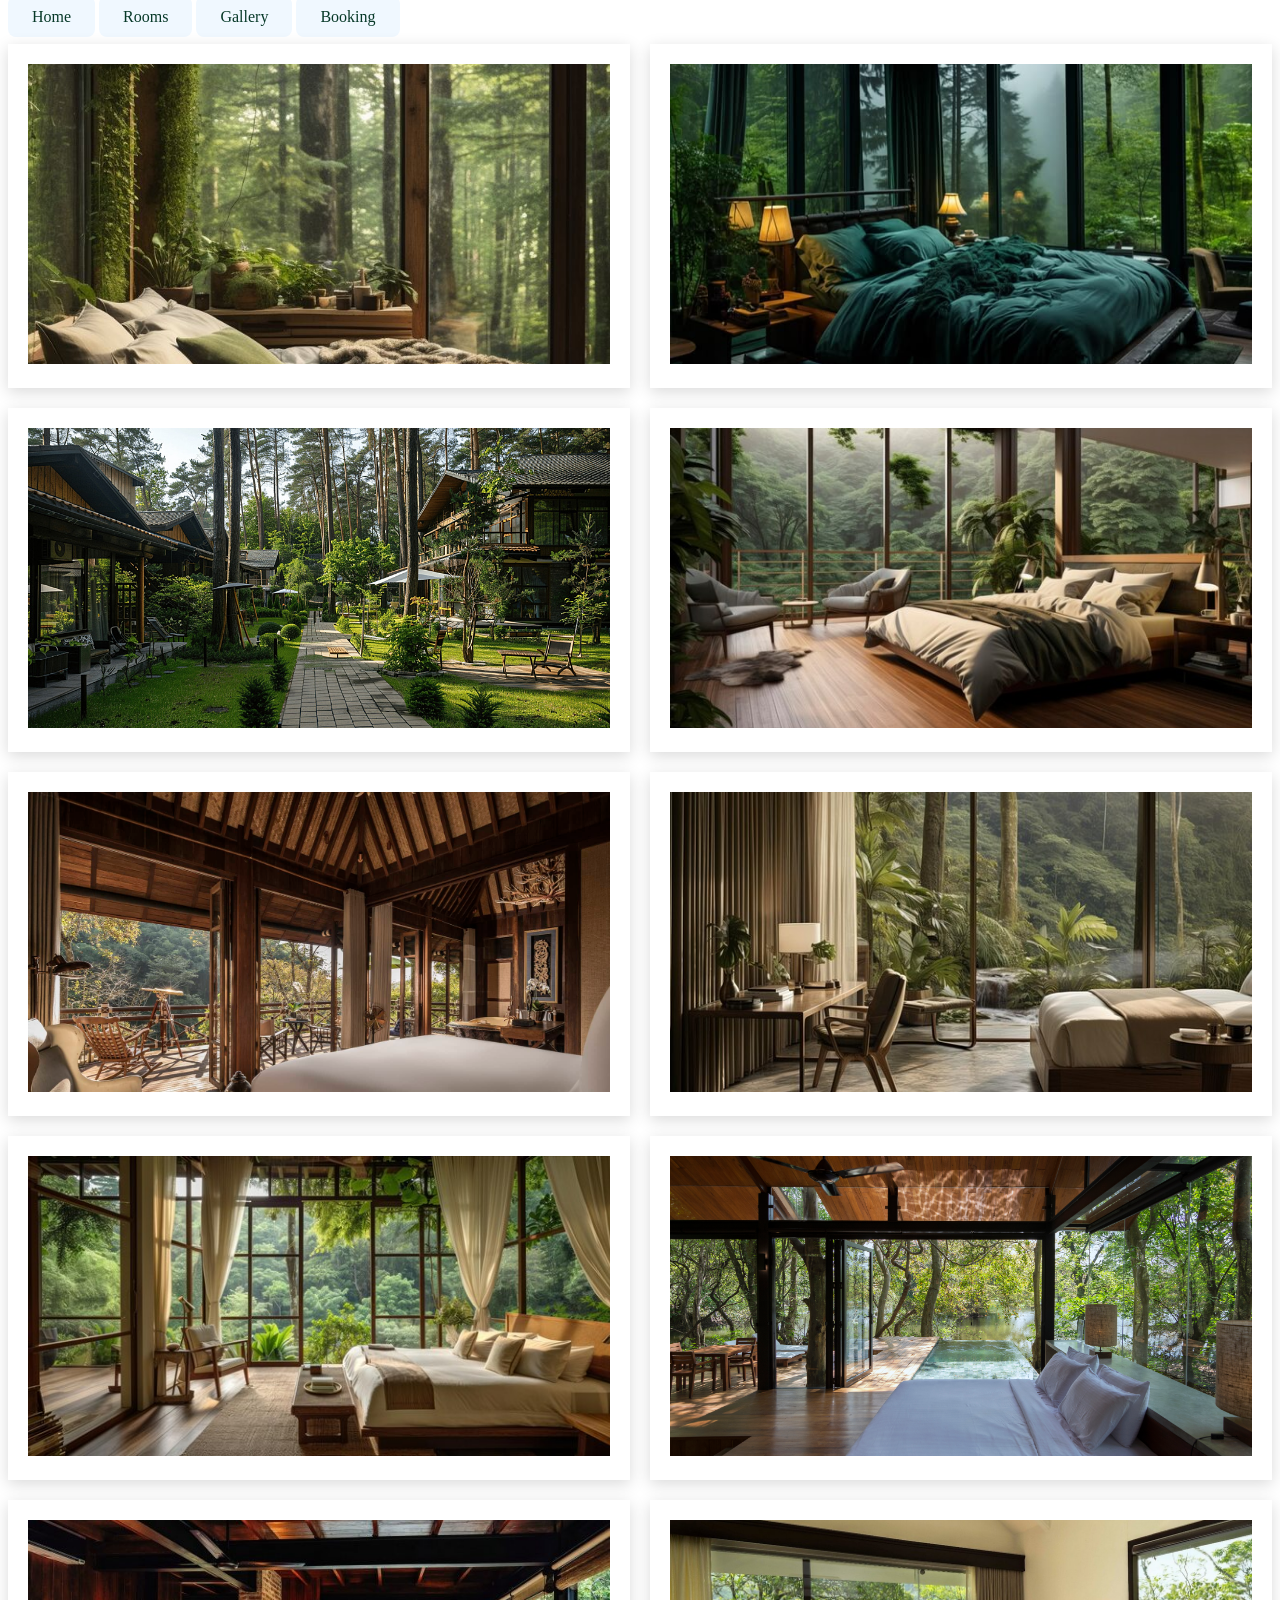
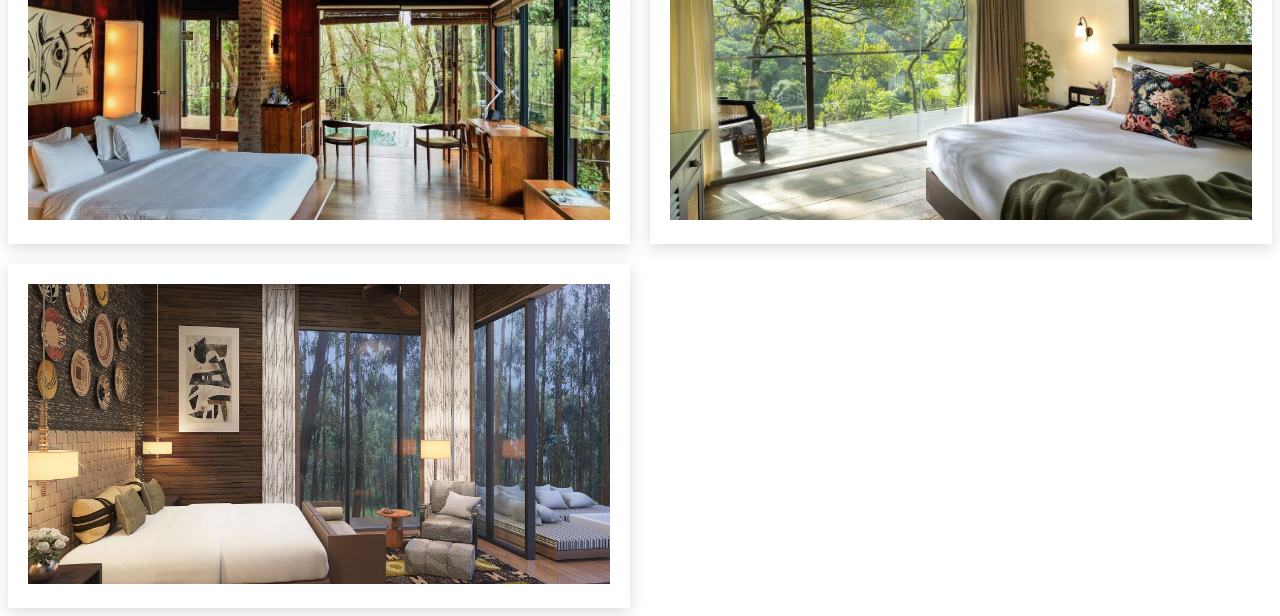
==== Gallery/Gallery.html @ 7305f930 "Add files via upload" ====
<!DOCTYPE html>
<html lang="en">

<head>
    <meta charset="UTF-8">
    <meta name="viewport" content="width=device-width, initial-scale=1.0">
    <title>Gallery</title>
    <link rel="stylesheet" href="../style.css">
</head>

<body>
    <!-- Navbar -->
    <nav>
        <a href="../index.html" class="btn">Home</a>
        <a href="../Rooms/Rooms.html" class="btn">Rooms</a>
        <a href="./Gallery.html" class="btn">Gallery</a>
        <a href="../Booking form/Booking.html" class="btn">Booking</a>
    </nav><br>

    <!-- List img -->
    <div class="gallery-container">
        <div class="gallery-card">
            <img src="./img/Gallery01.jpg" class="gallery" alt="">
        </div>
        <div class="gallery-card">
            <img src="./img/Gallery02.jpg" class="gallery" alt="">
        </div>
        <div class="gallery-card">
            <img src="./img/Gallery03.jpg" class="gallery" alt="">
        </div>
        <div class="gallery-card">
            <img src="./img/Deluxe-room.jpg" class="gallery" alt="">
        </div cl>
        <div class="gallery-card">
            <img src="./img/family-suite-room.jpg" class="gallery" alt="">
        </div>
        <div class="gallery-card">
            <img src="./img/presidential-suite-room.jpg" class="gallery" alt="">
        </div>
        <div class="gallery-card">
            <img src="./img/Standard-room.jpg" class="gallery" alt="">
        </div>
        <div class="gallery-card">
            <img src="./img/Deluxe-Ocean-View.jpg" class="gallery" alt="">
        </div>
        <div class="gallery-card">
            <img src="./img/Executive-Suite.jpg" class="gallery" alt="">
        </div>
        <div class="gallery-card">
            <img src="./img/Family-Comfort-Room.jpg" class="gallery" alt="">
        </div>
        <div class="gallery-card">
            <img src="./img/Presidential-Luxury-Suite.jpg" class="gallery" alt="">
        </div>
    </div>
</body>

</html>
---- style.css ----
h1,
h2,
h3,
h4 {
    color: rgb(7, 57, 40);

}

header {
    text-align: center;
}

.btn {
    color: rgb(7, 57, 40);
    background-color: aliceblue;
    padding: 12px 24px;
    border: none;
    border-radius: 8px;
    cursor: pointer;
    transition: 0.3s;
    text-decoration: none;
}

.btn:hover {
    transform: scale(1.05);
    background-color: rgb(208, 245, 233);
}

.hero {
    color: rgb(7, 57, 40);
    text-align: center;
}

.hero figure {
    margin: 0;
}

.hero img {
    width: 70%;
    height: 500px;
    object-fit: cover;
    border-radius: 12px;
    margin: 20px;
}

/* Điều chỉnh các card */
.featured-container {
    display: grid;
    grid-template-columns: repeat(auto-fit, minmax(350px, 1fr));
    gap: 20px;
}

/* Điều chỉnh các elment trong card */
.featured-card {
    margin: 20px;
    padding: 20px;
    text-align: center;
    box-shadow: 0px 4px 15px rgba(0, 0, 0, .15);
    transition: 0.8s;
}

/* Hiệu ứng rê chuột */
.featured-card:hover {
    transform: translateY(-15px);
    background-color: rgb(220, 251, 241);
}

/* Chỉnh img fit với card */
.featured-card img {
    width: 100%;
    object-fit: cover;
}

.information-container {
    display: flex;
    flex-wrap: wrap;
    gap: 20px;
}

.booking-card {
    width: 550px;
    padding: 20px;
    text-align: left;
    box-shadow: 0px 4px 15px rgba(0, 0, 0, .15);
}

.services-card {
    width: 400px;
    padding: 20px;
    text-align: left;
    box-shadow: 0px 4px 15px rgba(0, 0, 0, .15);
}

.gallery-container {
    display: grid;
    grid-template-columns: repeat(auto-fit, minmax(450px, 1fr));
    gap: 20px;
}

.gallery-card {
    padding: 20px;
    box-shadow: 0px 4px 15px rgba(0, 0, 0, .15);
}

.gallery-card img {
    width: 100%;
    height: 300px;
    object-fit: cover;
}
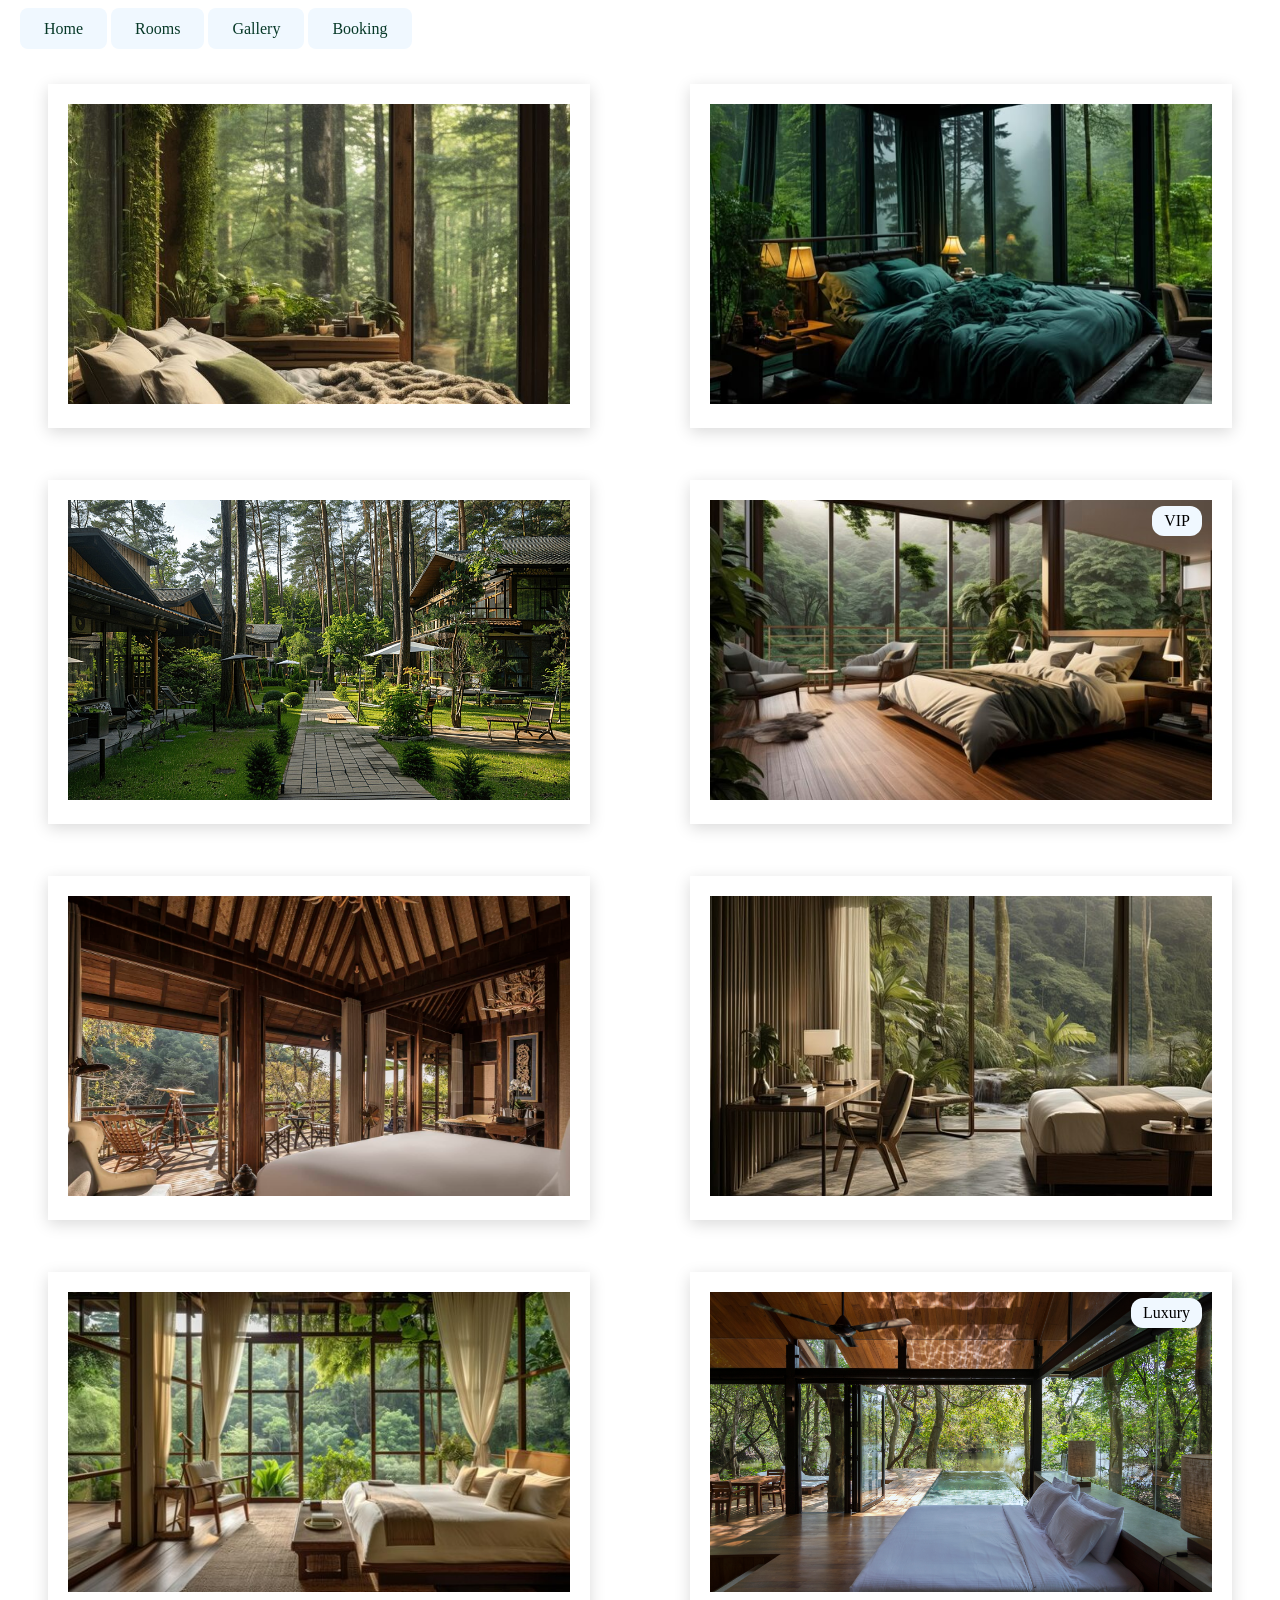
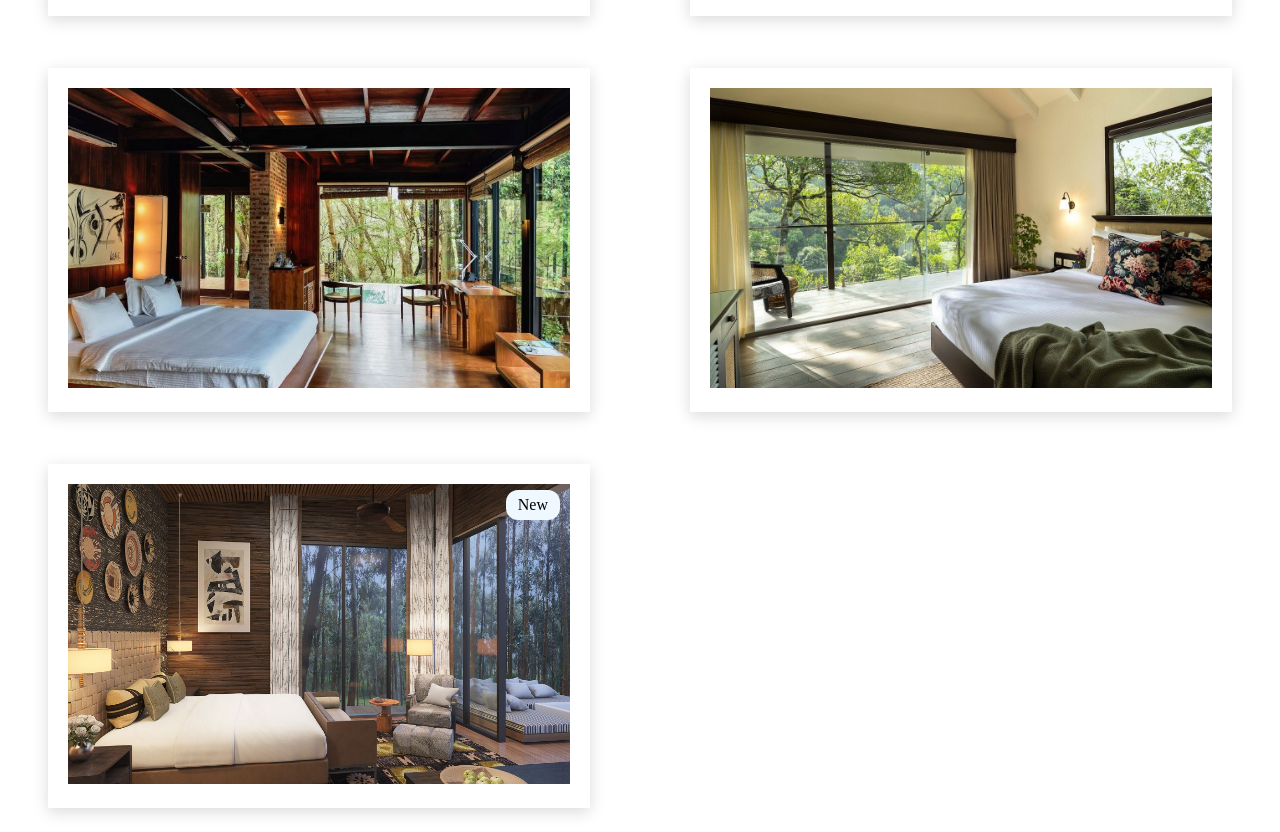
==== commit 969272e7: "Add files via upload" ====
--- a/Gallery/Gallery.html
+++ b/Gallery/Gallery.html
@@ -18,41 +18,44 @@
     </nav><br>
 
     <!-- List img -->
-    <div class="gallery-container">
-        <div class="gallery-card">
-            <img src="./img/Gallery01.jpg" class="gallery" alt="">
-        </div>
-        <div class="gallery-card">
-            <img src="./img/Gallery02.jpg" class="gallery" alt="">
-        </div>
-        <div class="gallery-card">
-            <img src="./img/Gallery03.jpg" class="gallery" alt="">
-        </div>
-        <div class="gallery-card">
-            <img src="./img/Deluxe-room.jpg" class="gallery" alt="">
-        </div cl>
-        <div class="gallery-card">
-            <img src="./img/family-suite-room.jpg" class="gallery" alt="">
-        </div>
-        <div class="gallery-card">
-            <img src="./img/presidential-suite-room.jpg" class="gallery" alt="">
-        </div>
-        <div class="gallery-card">
-            <img src="./img/Standard-room.jpg" class="gallery" alt="">
-        </div>
-        <div class="gallery-card">
-            <img src="./img/Deluxe-Ocean-View.jpg" class="gallery" alt="">
-        </div>
-        <div class="gallery-card">
-            <img src="./img/Executive-Suite.jpg" class="gallery" alt="">
-        </div>
-        <div class="gallery-card">
-            <img src="./img/Family-Comfort-Room.jpg" class="gallery" alt="">
-        </div>
-        <div class="gallery-card">
-            <img src="./img/Presidential-Luxury-Suite.jpg" class="gallery" alt="">
-        </div>
-    </div>
+    <section class="gallery-container">
+        <figure class="gallery-card">
+            <img src="./img/Gallery01.jpg" alt="">
+        </figure>
+        <figure class="gallery-card">
+            <img src="./img/Gallery02.jpg" alt="">
+        </figure>
+        <figure class="gallery-card">
+            <img src="./img/Gallery03.jpg" alt="">
+        </figure>
+        <figure class="gallery-card">
+            <p class="badge">VIP</p>
+            <img src="./img/Deluxe-room.jpg" alt="">
+        </figure>
+        <figure class="gallery-card">
+            <img src="./img/family-suite-room.jpg" alt="">
+        </figure>
+        <figure class="gallery-card">
+            <img src="./img/presidential-suite-room.jpg" alt="">
+        </figure>
+        <figure class="gallery-card">
+            <img src="./img/Standard-room.jpg" alt="">
+        </figure>
+        <figure class="gallery-card">
+            <p class="badge">Luxury</p>
+            <img src="./img/Deluxe-Ocean-View.jpg" alt="">
+        </figure>
+        <figure class="gallery-card">
+            <img src="./img/Executive-Suite.jpg" alt="">
+        </figure>
+        <figure class="gallery-card">
+            <img src="./img/Family-Comfort-Room.jpg" alt="">
+        </figure>
+        <figure class="gallery-card">
+            <p class="badge">New</p>
+            <img src="./img/Presidential-Luxury-Suite.jpg" alt="">
+        </figure>
+    </section>
 </body>
 
 </html>
--- a/style.css
+++ b/style.css
@@ -4,6 +4,12 @@
 h4 {
     color: rgb(7, 57, 40);
 
+}
+
+nav {
+    position: sticky;
+    top: 0;
+    padding: 12px;
 }
 
 header {
@@ -100,10 +106,20 @@
 .gallery-card {
     padding: 20px;
     box-shadow: 0px 4px 15px rgba(0, 0, 0, .15);
+    position: relative;
 }
 
 .gallery-card img {
     width: 100%;
     height: 300px;
     object-fit: cover;
+}
+
+.badge {
+    background-color: aliceblue;
+    border-radius: 12px;
+    position: absolute;
+    top: 10px;
+    right: 30px;
+    padding: 6px 12px;
 }
